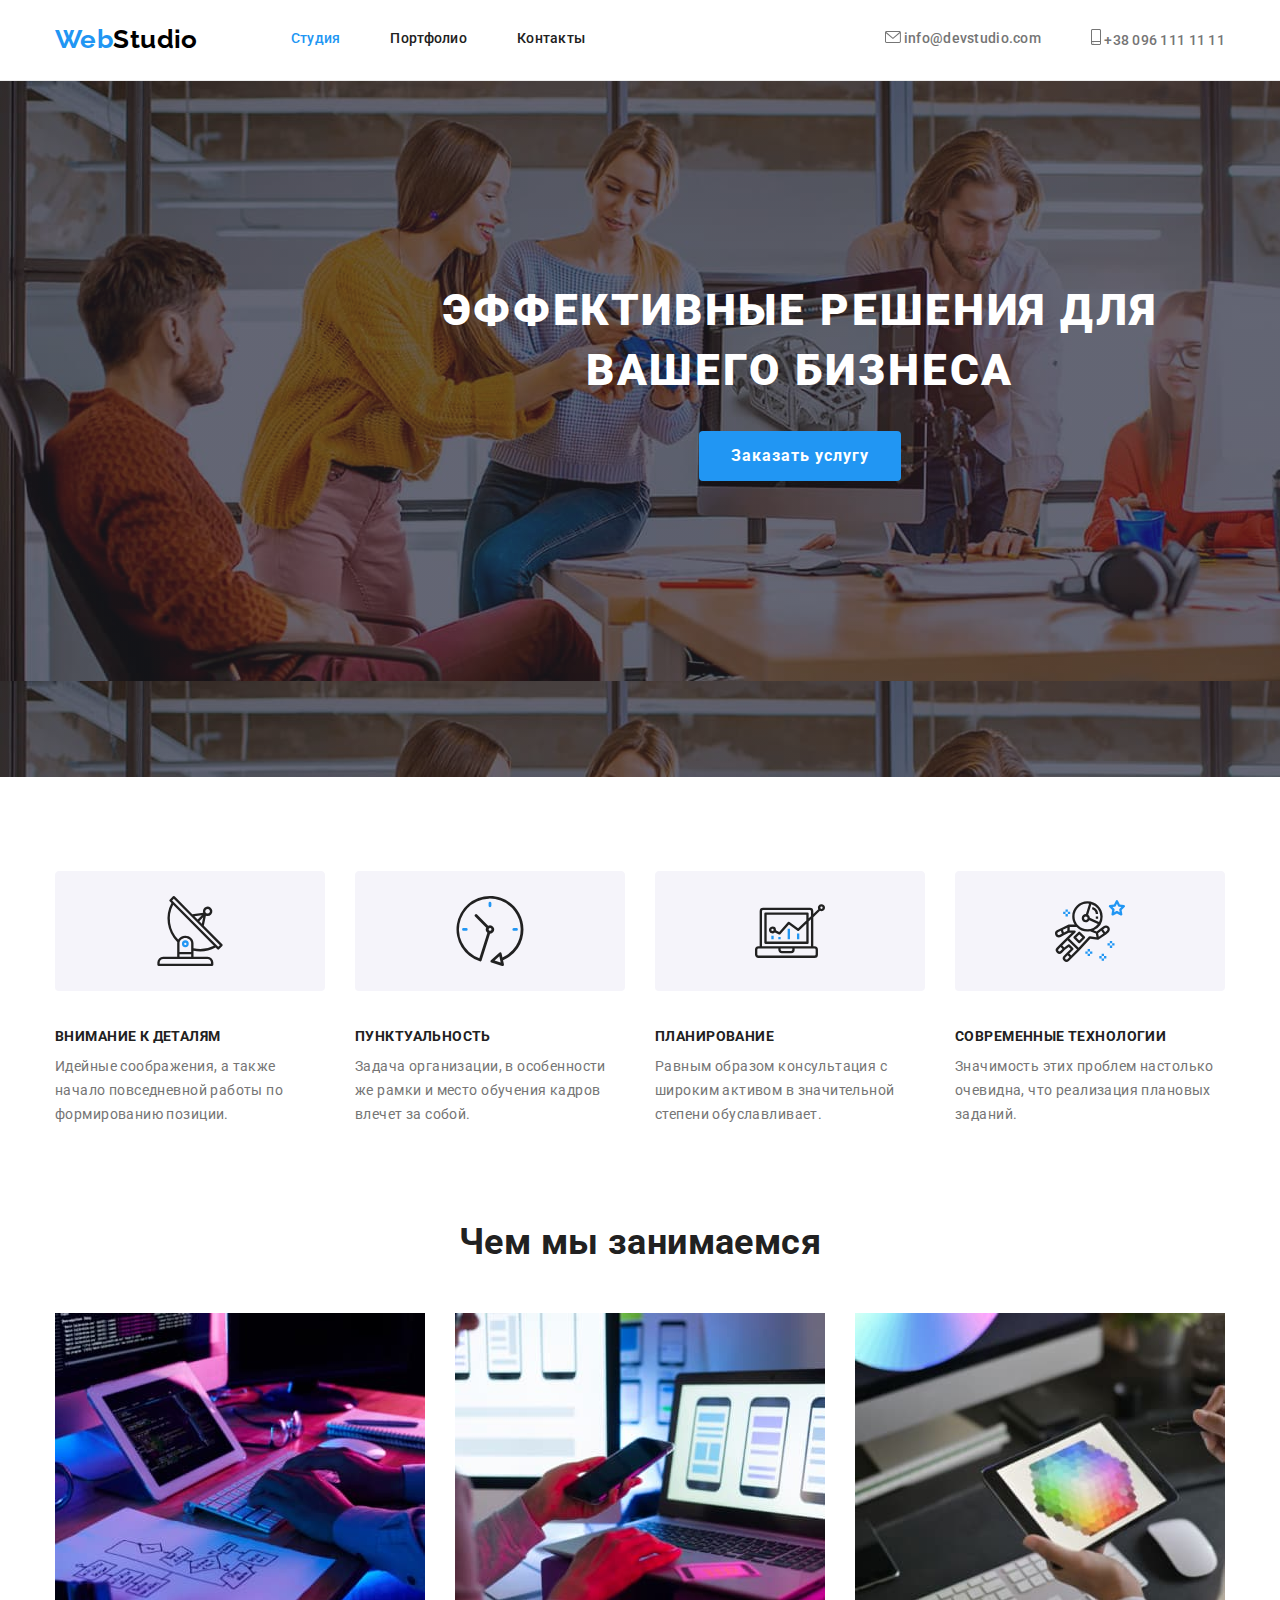
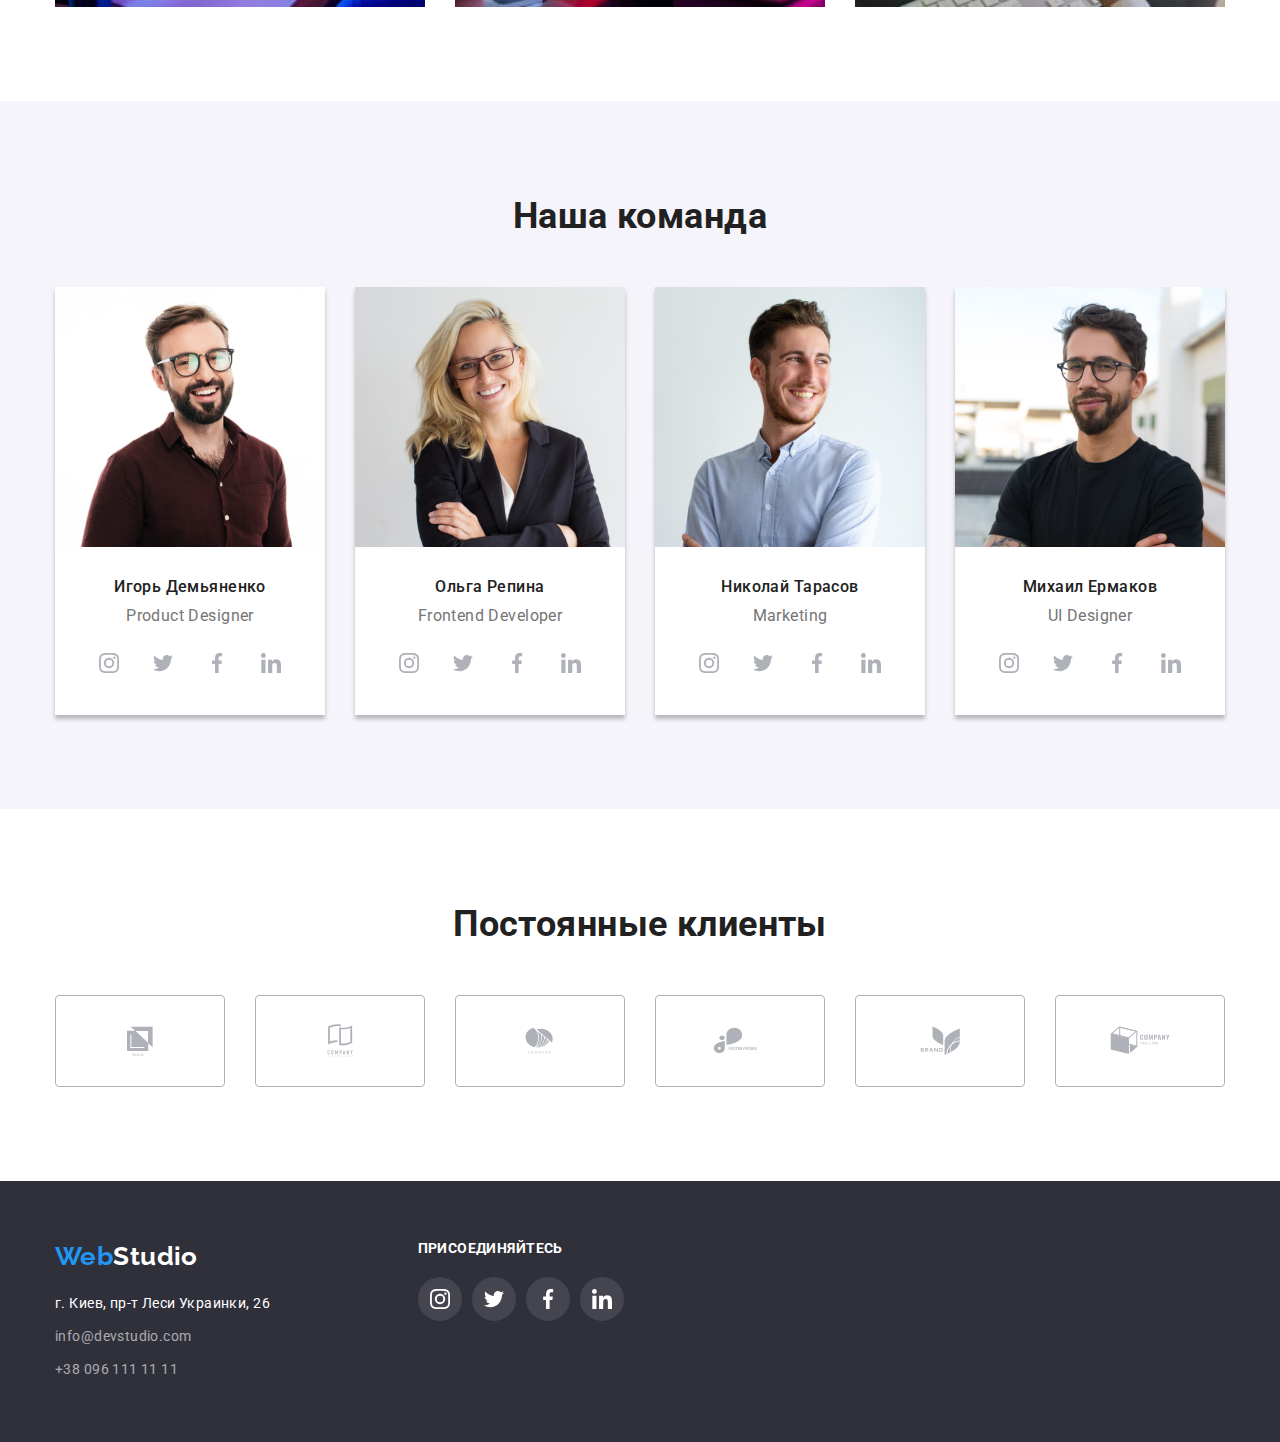
==== index.html @ db69527f "Добавляет  иконки" ====
<!DOCTYPE html>
<html lang="ru">
  <head>
    <meta charset="UTF-8" />
    <meta http-equiv="X-UA-Compatible" content="IE=edge" />
    <meta name="viewport" content="width=device-width, initial-scale=1.0" />
    <title>Веб-студия</title>
    <link rel="preconnect" href="https://fonts.gstatic.com" />
    <link
      href="https://fonts.googleapis.com/css2?family=Raleway:wght@700&family=Roboto:wght@400;500;700;900&display=swap"
      rel="stylesheet"
    />
    <link
      rel="stylesheet"
      href="https://cdnjs.cloudflare.com/ajax/libs/modern-normalize/1.0.0/modern-normalize.min.css"
    />
    <link rel="stylesheet" href="./css/styles.css" />
  </head>
  <body>
    <!--Шапка -->
    <header class="header">
      <div class="container main-nav">
        <a href="./index.html" class="logo">
          <span class="first-acent">Web</span>Studio</a
        >
        <nav class="nav">
          <ul class="site-nav list">
            <li class="site-nav-item">
              <a href="./index.html" class="link current">Студия</a>
            </li>
            <li class="site-nav-item">
              <a href="./portfolio.html" class="link">Портфолио</a>
            </li>
            <li class="site-nav-item"><a href="" class="link">Контакты</a></li>
          </ul>
        </nav>
        <ul class="contacts list">
          <li class="contacts-item">
            <a href="mailto:info@devstudio.com" class="link">
              <svg class="contacts-icon" width="16" height="12">
                <use href="./images/icon/sprite.svg#envelope"></use>
              </svg>
              info@devstudio.com
            </a>
          </li>
          <li class="contacts-item">
            <a href="tel:+380961111111" class="link">
              <svg class="contacts-icon" width="10" height="16">
                <use href="./images/icon/sprite.svg#smartphone"></use>
              </svg>
              +38 096 111 11 11
            </a>
          </li>
        </ul>
      </div>
    </header>
    <main>
      <!--Герой-->
      <section class="hero">
        <div class="container">
          <h1 class="hero-title">Эффективные решения для вашего бизнеса</h1>
          <button type="button" class="button">Заказать услугу</button>
        </div>
      </section>
      <!--Особенности-->
      <section class="section">
        <div class="container">
          <h2 class="visually-hidden">Особенности</h2>
          <ul class="list flex-list">
            <li class="feature-item item">
              <svg class="feature-icon">
                <use href="./images/icon/sprite.svg#antenna"></use>
              </svg>
              <h3 class="feature-title">Внимание к деталям</h3>
              <p>
                Идейные соображения, а также начало повседневной работы по
                формированию позиции.
              </p>
            </li>
            <li class="feature-item item">
              <svg class="feature-icon">
                <use href="./images/icon/sprite.svg#clock"></use>
              </svg>
              <h3 class="feature-title">Пунктуальность</h3>
              <p>
                Задача организации, в особенности же рамки и место обучения
                кадров влечет за собой.
              </p>
            </li>
            <li class="feature-item item">
              <svg class="feature-icon">
                <use href="./images/icon/sprite.svg#diagram"></use>
              </svg>
              <h3 class="feature-title">Планирование</h3>
              <p>
                Равным образом консультация с широким активом в значительной
                степени обуславливает.
              </p>
            </li>
            <li class="feature-item item">
              <svg class="feature-icon">
                <use href="./images/icon/sprite.svg#cosmos"></use>
              </svg>
              <h3 class="feature-title">Современные технологии</h3>
              <p>
                Значимость этих проблем настолько очевидна, что реализация
                плановых заданий.
              </p>
            </li>
          </ul>
        </div>
      </section>
      <!--Чем мы занимаемся-->
      <section class="section works">
        <div class="container">
          <h2 class="section-title">Чем мы занимаемся</h2>
          <ul class="list flex-list">
            <li class="works-item item">
              <img
                src="./images/box1.jpeg"
                alt="Нотбук"
                width="370"
                height="294"
              />
            </li>
            <li class="works-item item">
              <img
                src="./images/box2.jpeg"
                alt="Телефон"
                width="370"
                height="294"
              />
            </li>
            <li class="works-item item">
              <img
                src="./images/box3.jpeg"
                alt="Планшет"
                width="370"
                height="294"
              />
            </li>
          </ul>
        </div>
      </section>
      <!--Команда-->
      <section class="team section">
        <div class="container">
          <h2 class="section-title">Наша команда</h2>
          <ul class="list flex-list">
            <li class="team-item item">
              <div class="team-img">
                <img
                  src="./images/photo1.jpeg"
                  alt="Фото Игоря Демьяненко"
                  width="270"
                  height="260"
                />
              </div>
              <h3 class="team-title">Игорь Демьяненко</h3>
              <p class="position">Product Designer</p>
              <ul class="list social-list">
                <li class="social-item">
                  <a
                    href=""
                    class="social-icon-link"
                    target="_blank"
                    rel="noopener noreferrer"
                    ><svg class="social-svg-icon">
                      <use href="./images/icon/sprite.svg#instagram"></use>
                    </svg>
                  </a>
                </li>
                <li class="social-item">
                  <a
                    href=""
                    class="social-icon-link"
                    target="_blank"
                    rel="noopener noreferrer"
                  >
                    <svg class="social-svg-icon">
                      <use href="./images/icon/sprite.svg#twitter"></use>
                    </svg>
                  </a>
                </li>
                <li class="social-item">
                  <a
                    href=""
                    class="social-icon-link"
                    target="_blank"
                    rel="noopener noreferrer"
                  >
                    <svg class="social-svg-icon">
                      <use href="./images/icon/sprite.svg#facebook"></use>
                    </svg>
                  </a>
                </li>
                <li class="social-item">
                  <a
                    href=""
                    class="social-icon-link"
                    target="_blank"
                    rel="noopener noreferrer"
                    ><svg class="social-svg-icon">
                      <use href="./images/icon/sprite.svg#linkedin"></use>
                    </svg>
                  </a>
                </li>
              </ul>
            </li>
            <li class="team-item item">
              <div class="team-img">
                <img
                  src="./images/photo2.jpeg"
                  alt="Фото Ольги Репиной"
                  width="270"
                  height="260"
                />
              </div>

              <h3 class="team-title">Ольга Репина</h3>
              <p class="position">Frontend Developer</p>
              <ul class="list social-list">
                <li class="social-item">
                  <a
                    href=""
                    class="social-icon-link"
                    target="_blank"
                    rel="noopener noreferrer"
                    ><svg class="social-svg-icon">
                      <use href="./images/icon/sprite.svg#instagram"></use>
                    </svg>
                  </a>
                </li>
                <li class="social-item">
                  <a
                    href=""
                    class="social-icon-link"
                    target="_blank"
                    rel="noopener noreferrer"
                  >
                    <svg class="social-svg-icon">
                      <use href="./images/icon/sprite.svg#twitter"></use>
                    </svg>
                  </a>
                </li>
                <li class="social-item">
                  <a
                    href=""
                    class="social-icon-link"
                    target="_blank"
                    rel="noopener noreferrer"
                  >
                    <svg class="social-svg-icon">
                      <use href="./images/icon/sprite.svg#facebook"></use>
                    </svg>
                  </a>
                </li>
                <li class="social-item">
                  <a
                    href=""
                    class="social-icon-link"
                    target="_blank"
                    rel="noopener noreferrer"
                    ><svg class="social-svg-icon">
                      <use href="./images/icon/sprite.svg#linkedin"></use>
                    </svg>
                  </a>
                </li>
              </ul>
            </li>
            <li class="team-item item">
              <div class="team-img">
                <img
                  src="./images/photo3.jpeg"
                  alt="Фото Николая Тарасова"
                  width="270"
                  height="260"
                />
              </div>
              <h3 class="team-title">Николай Тарасов</h3>
              <p class="position">Marketing</p>
              <ul class="list social-list">
                <li class="social-item">
                  <a
                    href=""
                    class="social-icon-link"
                    target="_blank"
                    rel="noopener noreferrer"
                    ><svg class="social-svg-icon">
                      <use href="./images/icon/sprite.svg#instagram"></use>
                    </svg>
                  </a>
                </li>
                <li class="social-item">
                  <a
                    href=""
                    class="social-icon-link"
                    target="_blank"
                    rel="noopener noreferrer"
                  >
                    <svg class="social-svg-icon">
                      <use href="./images/icon/sprite.svg#twitter"></use>
                    </svg>
                  </a>
                </li>
                <li class="social-item">
                  <a
                    href=""
                    class="social-icon-link"
                    target="_blank"
                    rel="noopener noreferrer"
                  >
                    <svg class="social-svg-icon">
                      <use href="./images/icon/sprite.svg#facebook"></use>
                    </svg>
                  </a>
                </li>
                <li class="social-item">
                  <a
                    href=""
                    class="social-icon-link"
                    target="_blank"
                    rel="noopener noreferrer"
                    ><svg class="social-svg-icon">
                      <use href="./images/icon/sprite.svg#linkedin"></use>
                    </svg>
                  </a>
                </li>
              </ul>
            </li>
            <li class="team-item item">
              <div class="team-img">
                <img
                  src="./images/photo4.jpeg"
                  alt="Фото Михаила Ермакова"
                  width="270"
                  height="260"
                />
              </div>
              <h3 class="team-title">Михаил Ермаков</h3>
              <p class="position">UI Designer</p>
              <ul class="list social-list">
                <li class="social-item">
                  <a
                    href=""
                    class="social-icon-link"
                    target="_blank"
                    rel="noopener noreferrer"
                    ><svg class="social-svg-icon">
                      <use href="./images/icon/sprite.svg#instagram"></use>
                    </svg>
                  </a>
                </li>
                <li class="social-item">
                  <a
                    href=""
                    class="social-icon-link"
                    target="_blank"
                    rel="noopener noreferrer"
                  >
                    <svg class="social-svg-icon">
                      <use href="./images/icon/sprite.svg#twitter"></use>
                    </svg>
                  </a>
                </li>
                <li class="social-item">
                  <a
                    href=""
                    class="social-icon-link"
                    target="_blank"
                    rel="noopener noreferrer"
                  >
                    <svg class="social-svg-icon">
                      <use href="./images/icon/sprite.svg#facebook"></use>
                    </svg>
                  </a>
                </li>
                <li class="social-item">
                  <a
                    href=""
                    class="social-icon-link"
                    target="_blank"
                    rel="noopener noreferrer"
                    ><svg class="social-svg-icon">
                      <use href="./images/icon/sprite.svg#linkedin"></use>
                    </svg>
                  </a>
                </li>
              </ul>
            </li>
          </ul>
        </div>
      </section>
      <section class="clients section">
        <div class="container">
          <h2 class="section-title">Постоянные клиенты</h2>
          <ul class="list clients-list">
            <li class="clients-item">
              <a
                href=""
                class="clients-link-icon"
                target="_blank"
                rel="noopener noreferrer"
              >
                <svg class="clients-icon">
                  <use href="./images/icon/sprite.svg#сlient1"></use>
                </svg>
              </a>
            </li>
            <li class="clients-item">
              <a
                href=""
                class="clients-link-icon"
                target="_blank"
                rel="noopener noreferrer"
              >
                <svg class="clients-icon">
                  <use href="./images/icon/sprite.svg#сlient2"></use>
                </svg>
              </a>
            </li>
            <li class="clients-item">
              <a
                href=""
                class="clients-link-icon"
                target="_blank"
                rel="noopener noreferrer"
              >
                <svg class="clients-icon">
                  <use href="./images/icon/sprite.svg#сlient3"></use>
                </svg>
              </a>
            </li>
            <li class="clients-item">
              <a
                href=""
                class="clients-link-icon"
                target="_blank"
                rel="noopener noreferrer"
              >
                <svg class="clients-icon">
                  <use href="./images/icon/sprite.svg#сlient4"></use>
                </svg>
              </a>
            </li>
            <li class="clients-item">
              <a
                href=""
                class="clients-link-icon"
                target="_blank"
                rel="noopener noreferrer"
              >
                <svg class="clients-icon">
                  <use href="./images/icon/sprite.svg#сlient5"></use>
                </svg>
              </a>
            </li>
            <li class="clients-item">
              <a
                href=""
                class="clients-link-icon"
                target="_blank"
                rel="noopener noreferrer"
              >
                <svg class="clients-icon">
                  <use href="./images/icon/sprite.svg#сlient6"></use>
                </svg>
              </a>
            </li>
          </ul>
        </div>
      </section>
    </main>
    <!--Футер-->
    <footer class="page-footer">
      <div class="container footer-box">
        <div class="address-section">
          <a href="./index.html" class="logo footer-logo">
            <span class="first-acent">Web</span
            ><span class="second-acent">Studio</span></a
          >
          <address class="address">
            <p class="map-place">г. Киев, пр-т Леси Украинки, 26</p>
            <ul class="list">
              <li class="address-item">
                <a href="mailto:info@devstudio.com" class="link"
                  >info@devstudio.com</a
                >
              </li>
              <li class="address-item">
                <a href="tel:+380961111111" class="link">+38 096 111 11 11</a>
              </li>
            </ul>
          </address>
        </div>

        <section class="join-section">
          <p class="join-text">присоединяйтесь</p>
          <ul class="list social-list">
            <li class="social-item">
              <a
                href=""
                class="social-icon-link join-link"
                target="_blank"
                rel="noopener noreferrer"
                ><svg class="social-svg-icon">
                  <use href="./images/icon/sprite.svg#instagram"></use>
                </svg>
              </a>
            </li>
            <li class="social-item">
              <a
                href=""
                class="social-icon-link join-link"
                target="_blank"
                rel="noopener noreferrer"
                ><svg class="social-svg-icon">
                  <use href="./images/icon/sprite.svg#twitter"></use>
                </svg>
              </a>
            </li>
            <li class="social-item">
              <a
                href=""
                class="social-icon-link join-link"
                target="_blank"
                rel="noopener noreferrer"
                ><svg class="social-svg-icon">
                  <use href="./images/icon/sprite.svg#facebook"></use>
                </svg>
              </a>
            </li>
            <li class="social-item">
              <a
                href=""
                class="social-icon-link join-link"
                target="_blank"
                rel="noopener noreferrer"
                ><svg class="social-svg-icon">
                  <use href="./images/icon/sprite.svg#linkedin"></use>
                </svg>
              </a>
            </li>
          </ul>
        </section>
      </div>
    </footer>
  </body>
</html>
---- css/styles.css ----
:root {
  --primary-text-color: #757575;
  --first-accent-color: #2196f3;
  --title-color: #212121;
  --second-accent-color: #ffffff;
  --logo-color: #000;

  --hero-footer-color: #2f303a;
  --footer-contacts-color: rgba(255, 255, 255, 0.6);
  --team-bcg-color: #f5f4fa;
  --header-border-color: #ececec;
  --list-border-color: #eeeeee;
  --icon-cl: #afb1b8;
  --join-link-cl: rgba(255, 255, 255, 0.1);

  --main-font: "Roboto", sans-serif;
  --logo-font: "Raleway", sans-serif;
}

html {
  box-sizing: border-box;
}
*,
*::after,
*::before {
  box-sizing: inherit;
}

body {
  font-family: var(--main-font);
  font-size: 14px;
  line-height: 1.71;
  letter-spacing: 0.03em;
  color: var(--primary-text-color);
  background-color: var(--second-accent-color);
}
h1,
h2,
h3,
p {
  margin-top: 0;
  margin-bottom: 0;
}
img {
  display: block;
  max-width: 100%;
}

.visually-hidden {
  position: absolute !important;
  clip: rect(1px 1px 1px 1px);
  clip: rect(1px, 1px, 1px, 1px);
  padding: 0 !important;
  border: 0 !important;
  height: 1px !important;
  width: 1px !important;
  overflow: hidden;
}
.list {
  list-style: none;
  padding-left: 0;
  margin: 0;
}
.container {
  width: 1200px;
  margin: 0 auto;
  padding-left: 15px;
  padding-right: 15px;
}
.main-nav {
  display: flex;
  align-items: center;
  /* border-bottom: 1px solid var(--header-border-color); */
}
.header {
  padding-top: 24px;
  padding-bottom: 25px;
  border-bottom: 1px solid var(--header-border-color);
}

.logo {
  display: block;
  font-family: var(--logo-font);
  font-weight: 700;
  font-size: 26px;
  line-height: 1.19;
  color: var(--logo-color);
  text-decoration: none;
}

.first-acent {
  color: var(--first-accent-color);
}
.second-acent {
  color: var(--second-accent-color);
}
.link,
.portfolio-link {
  color: var(--title-color);
  text-decoration: none;
}
.link:hover,
.link:focus {
  color: var(--first-accent-color);
}
.current {
  color: var(--first-accent-color);
}
.contacts .link {
  color: var(--primary-text-color);
}
.contacts .link:hover,
.contacts .link:focus {
  color: var(--first-accent-color);
}

.site-nav,
.contacts,
.footer-box,
.clients-list {
  display: flex;
}
.site-nav-item:not(:last-child),
.contacts-item:not(:last-child) {
  margin-right: 50px;
}

.nav {
  margin-left: 93px;
}
.contacts {
  align-items: center;
  margin-left: auto;
}
.site-nav .link,
.contacts .link {
  display: block;

  font-weight: 500;
  line-height: 1.14;
  letter-spacing: 0.02em;
}
.contacts-icon {
  fill: currentColor;
}

.button {
  padding: 10px 32px;

  color: var(--second-accent-color);
  font-weight: 700;
  font-size: 16px;
  line-height: 1.88;
  letter-spacing: 0.06em;
  background-color: var(--first-accent-color);

  cursor: pointer;
}
.button:hover,
.button:focus {
  background-color: var(--primary-text-color);
}
.button-filter {
  padding: 6px 22px;

  color: var(--title-color);
  font-weight: 600;
  font-size: 16px;
  line-height: 1.63;
  text-align: center;
  background-color: var(--team-bcg-color);
  cursor: pointer;
}
.button-filter:hover,
.button-filter:focus,
.button-filter:active {
  background-color: var(--first-accent-color);
  color: var(--second-accent-color);
  box-shadow: 0px 3px 1px rgba(0, 0, 0, 0.1), 0px 1px 2px rgba(0, 0, 0, 0.08),
    0px 2px 2px rgba(0, 0, 0, 0.12);
}
.button,
.button-filter {
  border-radius: 4px;
  border: none;
}
/* hero    */
.hero,
.page-footer {
  background-color: var(--hero-footer-color);
}
.hero {
  height: 696px;
  width: 1600px;
  padding-top: 200px;
  padding-bottom: 200px;

  text-align: center;
  background-image: linear-gradient(
      rgba(47, 48, 58, 0.4),
      rgba(47, 48, 58, 0.4)
    ),
    url("../images/background.jpeg");
}
.hero-title {
  width: calc(100% / 12 * 8);
  margin-bottom: 30px;
  margin-right: auto;
  margin-left: auto;

  color: var(--second-accent-color);
  font-weight: 900;
  font-size: 44px;
  line-height: 1.36;
  letter-spacing: 0.06em;
}
.hero-title,
.feature-title {
  text-transform: uppercase;
}
.section {
  padding-top: 94px;
  padding-bottom: 94px;
}
.flex-list {
  display: flex;
  flex-wrap: wrap;
  margin-left: -30px;
  margin-top: -30px;
}
.works {
  padding-top: 0;
}
.section-title {
  margin-bottom: 50px;
  color: var(--title-color);
  font-weight: 700;
  font-size: 36px;
  line-height: 1.17;
  text-align: center;
}
.feature-title {
  margin-bottom: 10px;
  color: var(--title-color);
  font-size: 14px;
  font-weight: 700;
  line-height: 1.14;
  text-align: left;
}
.item {
  margin-top: 30px;
  margin-left: 30px;
}
.feature-item {
  flex-basis: calc((100% - 4 * 30px) / 4);
}
.feature-icon {
  width: 270px;
  height: 120px;
  margin-bottom: 30px;
}
.works-item {
  flex-basis: calc((100% - 3 * 30px) / 3);
}
.team {
  background-color: var(--team-bcg-color);
}

.team-item {
  flex-basis: calc((100% - 4 * 30px) / 4);
  padding-bottom: 30px;
  background-color: var(--second-accent-color);
  box-shadow: 0px 4px 4px rgba(0, 0, 0, 0.25);
  text-align: center;
}

.team-title {
  margin-bottom: 10px;
  font-size: 16px;
  color: var(--title-color);
  font-weight: 500;
  line-height: 1.19;
}
.team-img {
  margin-bottom: 30px;
}
.social-list {
  display: inline-flex;
}

.social-svg-icon {
  width: 20px;
  height: 20px;
  fill: var(--icon-cl);
}
.social-item:not(:last-child) {
  margin-right: 10px;
}

.social-icon-link {
  display: flex;
  align-items: center;
  justify-content: center;
  width: 44px;
  height: 44px;
  border-radius: 50%;
  background-color: var(--second-accent-color);
  color: var(--second-accent-color);
}
.social-icon-link:hover .social-svg-icon,
.social-icon-link:focus .social-svg-icon {
  fill: currentColor;
}

.social-icon-link:hover {
  background-color: var(--first-accent-color);
}

.position {
  font-size: 16px;
  line-height: 1.19;
  color: var(--primary-text-color);
  margin-bottom: 16px;
}

.client-title {
  margin-bottom: 4px;

  color: var(--title-color);
  font-weight: 700;
  font-size: 18px;
  line-height: 2;
  letter-spacing: 0.06em;
}
.clients-list {
  justify-content: space-between;
}

.clients-link-icon {
  display: flex;
  justify-content: center;
  align-items: center;
  width: 170px;
  height: 92px;
  border: 1px solid var(--icon-cl);
  border-radius: 4px;
}
.clients-link-icon:hover .clients-icon,
.clients-link-icon:focus .clients-icon {
  fill: var(--first-accent-color);
  /* fill: currentColor; */
}
.clients-link-icon:hover {
  border-color: var(--first-accent-color);
}
.clients-item {
  display: flex;
}
.clients-icon {
  width: 106px;
  height: 60px;
  fill: var(--icon-cl);
}
.filter-list {
  display: flex;
  margin-bottom: 34px;
  justify-content: center;
}
.filter-item:not(:last-child) {
  margin-right: 8px;
}
.filter-item {
  font-size: 16px;
  line-height: 1.88;
}
.client-title,
.filter-name {
  text-align: left;
}
.projects {
  padding: 20px 24px;
  border: 1px solid var(--list-border-color);
  border-top: none;
}

.portfolio-link {
  display: block;
}

.portfolio-link:hover,
.portfolio-link:focus {
  box-shadow: 0px 1px 1px rgba(0, 0, 0, 0.12), 0px 4px 4px rgba(0, 0, 0, 0.06),
    1px 4px 6px rgba(0, 0, 0, 0.16);
}

.portfolio-item {
  margin-bottom: 20px;
  flex-basis: calc((100% - 3 * 30px) / 3);
}

.page-footer {
  padding-bottom: 60px;
  padding-top: 60px;
}
.address {
  font-style: normal;
}
.map-place {
  margin-bottom: 9px;
  color: var(--second-accent-color);
}
.address .link {
  color: var(--footer-contacts-color);
}
.address-item:not(:last-child) {
  margin-bottom: 9px;
}
.address .link:hover,
.address .link:focus {
  color: var(--first-accent-color);
}
.footer-logo {
  margin-bottom: 20px;
}

.address-section {
  width: calc(100% / 12 * 3);
  margin-right: 70px;
}
.join-text {
  margin-bottom: 20px;
  font-weight: 700;
  line-height: 1.14;
  text-transform: uppercase;

  color: var(--second-accent-color);
}
.join-link {
  background-color: var(--join-link-cl);
}
.join-link .social-svg-icon {
  fill: var(--second-accent-color);
}
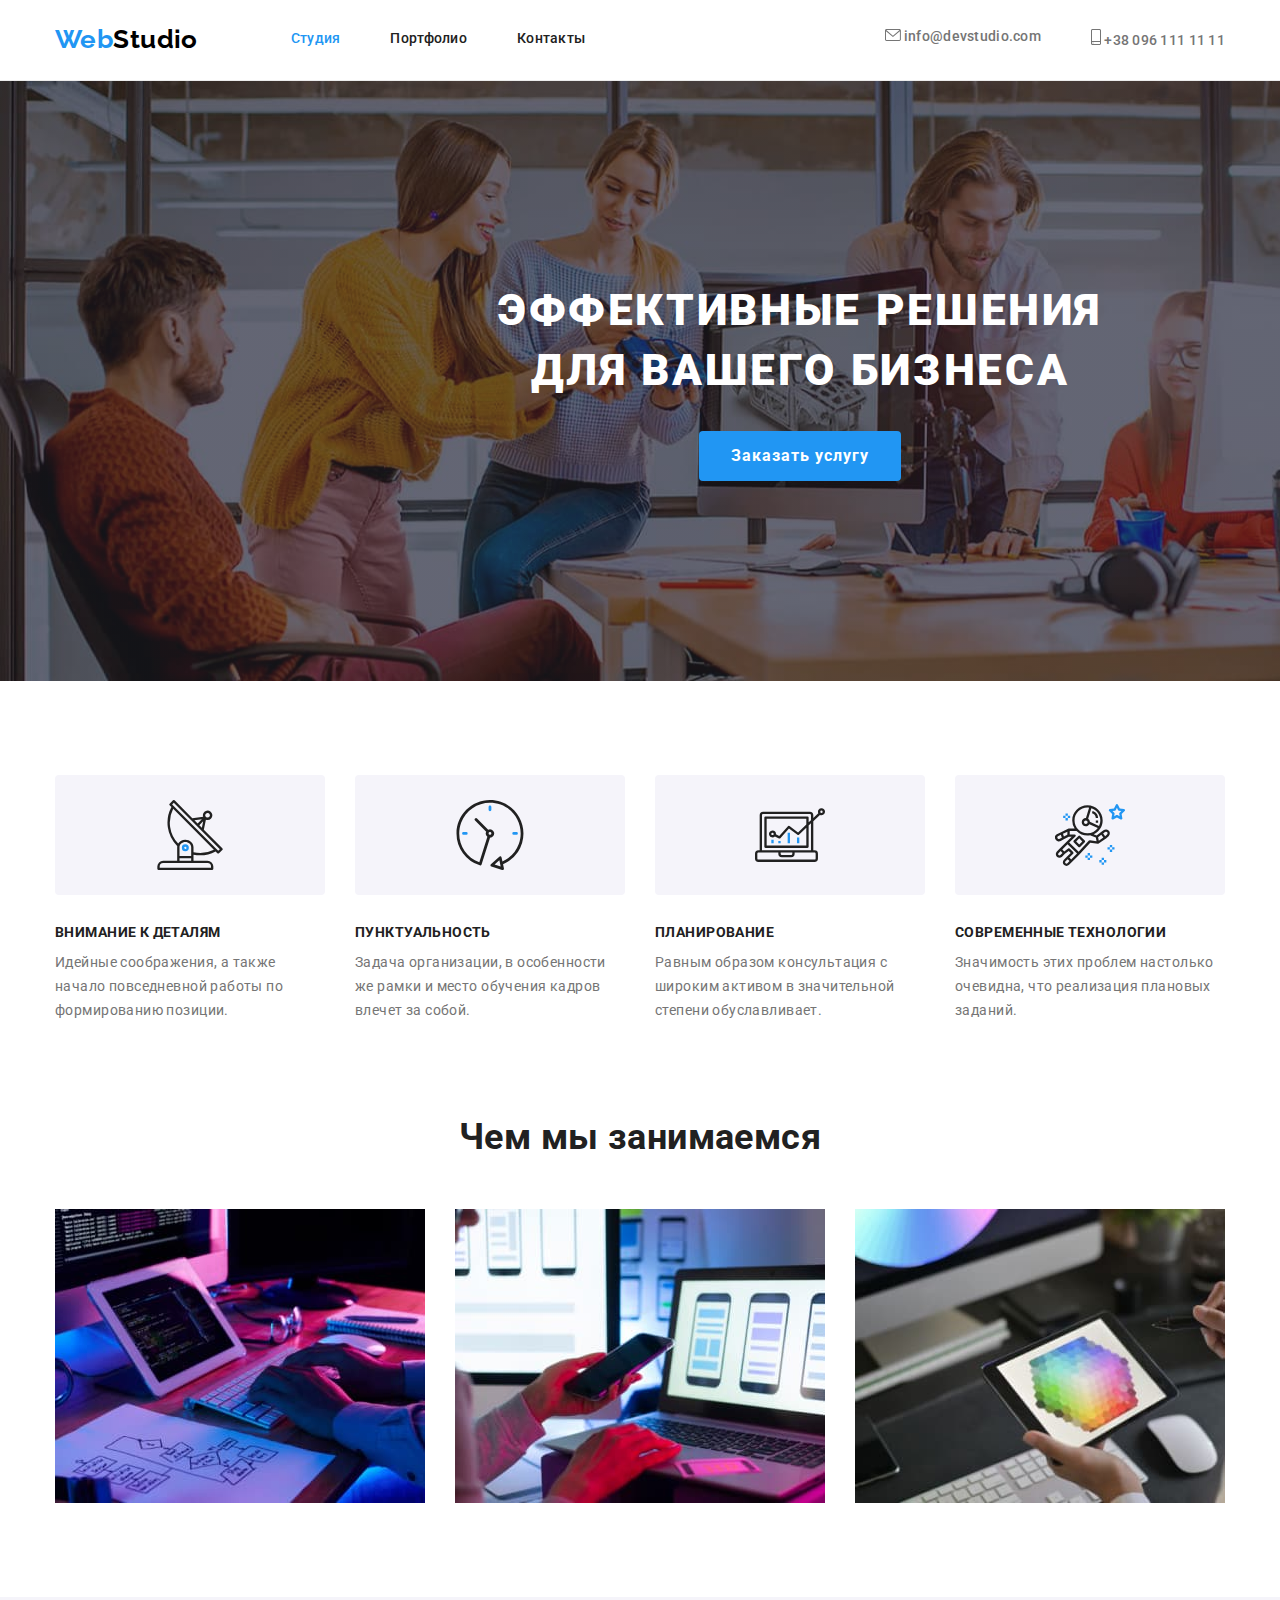
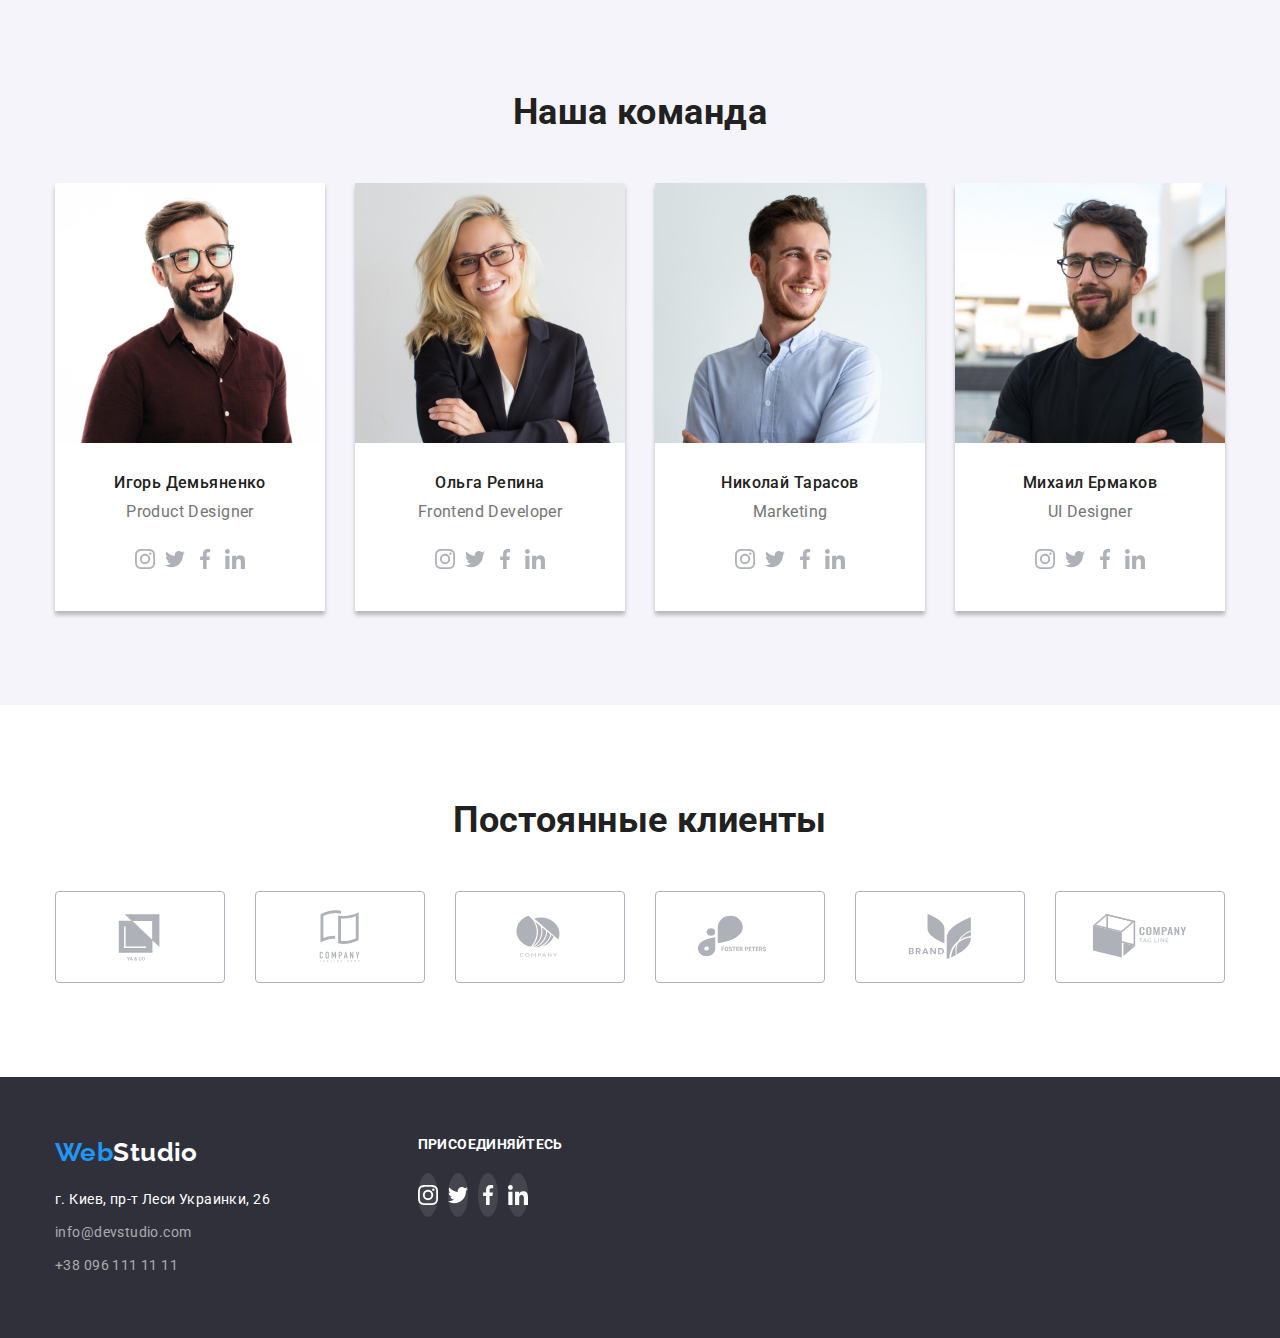
==== commit 654b5729: "вносит  исправления замечаний" ====
--- a/index.html
+++ b/index.html
@@ -36,7 +36,7 @@
         </nav>
         <ul class="contacts list">
           <li class="contacts-item">
-            <a href="mailto:info@devstudio.com" class="link">
+            <a href="mailto:info@devstudio.com" class="link contacts-link">
               <svg class="contacts-icon" width="16" height="12">
                 <use href="./images/icon/sprite.svg#envelope"></use>
               </svg>
@@ -44,7 +44,7 @@
             </a>
           </li>
           <li class="contacts-item">
-            <a href="tel:+380961111111" class="link">
+            <a href="tel:+380961111111" class="link contacts-link">
               <svg class="contacts-icon" width="10" height="16">
                 <use href="./images/icon/sprite.svg#smartphone"></use>
               </svg>
@@ -68,9 +68,11 @@
           <h2 class="visually-hidden">Особенности</h2>
           <ul class="list flex-list">
             <li class="feature-item item">
-              <svg class="feature-icon">
-                <use href="./images/icon/sprite.svg#antenna"></use>
-              </svg>
+              <div class="feature-thumb">
+                <svg class="feature-icon">
+                  <use href="./images/icon/sprite.svg#antenna"></use>
+                </svg>
+              </div>
               <h3 class="feature-title">Внимание к деталям</h3>
               <p>
                 Идейные соображения, а также начало повседневной работы по
@@ -78,9 +80,11 @@
               </p>
             </li>
             <li class="feature-item item">
-              <svg class="feature-icon">
-                <use href="./images/icon/sprite.svg#clock"></use>
-              </svg>
+              <div class="feature-thumb">
+                <svg class="feature-icon">
+                  <use href="./images/icon/sprite.svg#clock"></use>
+                </svg>
+              </div>
               <h3 class="feature-title">Пунктуальность</h3>
               <p>
                 Задача организации, в особенности же рамки и место обучения
@@ -88,9 +92,11 @@
               </p>
             </li>
             <li class="feature-item item">
-              <svg class="feature-icon">
-                <use href="./images/icon/sprite.svg#diagram"></use>
-              </svg>
+              <div class="feature-thumb">
+                <svg class="feature-icon">
+                  <use href="./images/icon/sprite.svg#diagram"></use>
+                </svg>
+              </div>
               <h3 class="feature-title">Планирование</h3>
               <p>
                 Равным образом консультация с широким активом в значительной
@@ -98,9 +104,11 @@
               </p>
             </li>
             <li class="feature-item item">
-              <svg class="feature-icon">
-                <use href="./images/icon/sprite.svg#cosmos"></use>
-              </svg>
+              <div class="feature-thumb">
+                <svg class="feature-icon">
+                  <use href="./images/icon/sprite.svg#cosmos"></use>
+                </svg>
+              </div>
               <h3 class="feature-title">Современные технологии</h3>
               <p>
                 Значимость этих проблем настолько очевидна, что реализация
@@ -403,7 +411,7 @@
                 rel="noopener noreferrer"
               >
                 <svg class="clients-icon">
-                  <use href="./images/icon/sprite.svg#сlient1"></use>
+                  <use href="./images/icon/sprite.svg#client1"></use>
                 </svg>
               </a>
             </li>
@@ -415,7 +423,7 @@
                 rel="noopener noreferrer"
               >
                 <svg class="clients-icon">
-                  <use href="./images/icon/sprite.svg#сlient2"></use>
+                  <use href="./images/icon/sprite.svg#client2"></use>
                 </svg>
               </a>
             </li>
@@ -427,7 +435,7 @@
                 rel="noopener noreferrer"
               >
                 <svg class="clients-icon">
-                  <use href="./images/icon/sprite.svg#сlient3"></use>
+                  <use href="./images/icon/sprite.svg#client3"></use>
                 </svg>
               </a>
             </li>
@@ -439,7 +447,7 @@
                 rel="noopener noreferrer"
               >
                 <svg class="clients-icon">
-                  <use href="./images/icon/sprite.svg#сlient4"></use>
+                  <use href="./images/icon/sprite.svg#client4"></use>
                 </svg>
               </a>
             </li>
@@ -451,7 +459,7 @@
                 rel="noopener noreferrer"
               >
                 <svg class="clients-icon">
-                  <use href="./images/icon/sprite.svg#сlient5"></use>
+                  <use href="./images/icon/sprite.svg#client5"></use>
                 </svg>
               </a>
             </li>
@@ -463,7 +471,7 @@
                 rel="noopener noreferrer"
               >
                 <svg class="clients-icon">
-                  <use href="./images/icon/sprite.svg#сlient6"></use>
+                  <use href="./images/icon/sprite.svg#client6"></use>
                 </svg>
               </a>
             </li>
@@ -494,7 +502,7 @@
           </address>
         </div>
 
-        <section class="join-section">
+        <div class="join-section">
           <p class="join-text">присоединяйтесь</p>
           <ul class="list social-list">
             <li class="social-item">
@@ -542,7 +550,7 @@
               </a>
             </li>
           </ul>
-        </section>
+        </div>
       </div>
     </footer>
   </body>
--- a/css/styles.css
+++ b/css/styles.css
@@ -124,12 +124,19 @@
 .contacts-item:not(:last-child) {
   margin-right: 50px;
 }
-
+/* не  получается выровнять иконки  */
+.contacts-link {
+  display: flex;
+  align-items: center;
+}
+/* .contacts-item {
+  display: flex;
+  align-items: center;
+} */
 .nav {
   margin-left: 93px;
 }
 .contacts {
-  align-items: center;
   margin-left: auto;
 }
 .site-nav .link,
@@ -190,8 +197,9 @@
   background-color: var(--hero-footer-color);
 }
 .hero {
-  height: 696px;
   width: 1600px;
+  margin-right: auto;
+  margin-left: auto;
   padding-top: 200px;
   padding-bottom: 200px;
 
@@ -201,9 +209,11 @@
       rgba(47, 48, 58, 0.4)
     ),
     url("../images/background.jpeg");
+  background-repeat: no-repeat;
 }
 .hero-title {
   width: calc(100% / 12 * 8);
+  max-width: 696px;
   margin-bottom: 30px;
   margin-right: auto;
   margin-left: auto;
@@ -254,10 +264,20 @@
 .feature-item {
   flex-basis: calc((100% - 4 * 30px) / 4);
 }
-.feature-icon {
+.feature-thumb {
+  display: flex;
+  justify-content: center;
+  align-items: center;
+  margin-bottom: 30px;
   width: 270px;
   height: 120px;
-  margin-bottom: 30px;
+  background-color: var(--team-bcg-color);
+  border-radius: 4px;
+}
+.feature-icon {
+  width: 70px;
+  height: 70px;
+  /* margin-bottom: 30px; */
 }
 .works-item {
   flex-basis: calc((100% - 3 * 30px) / 3);
@@ -288,28 +308,31 @@
   display: inline-flex;
 }
 
+.social-item:not(:last-child) {
+  margin-right: 10px;
+}
+
+.social-item {
+}
+
+.social-icon-link {
+  display: flex;
+  align-items: center;
+  justify-content: center;
+  width: 100%;
+  height: 44px;
+  border-radius: 50%;
+  background-color: var(--second-accent-color);
+  color: var(--second-accent-color);
+}
+.social-icon-link:hover .social-svg-icon,
+.social-icon-link:focus .social-svg-icon {
+  fill: currentColor;
+}
 .social-svg-icon {
   width: 20px;
   height: 20px;
   fill: var(--icon-cl);
-}
-.social-item:not(:last-child) {
-  margin-right: 10px;
-}
-
-.social-icon-link {
-  display: flex;
-  align-items: center;
-  justify-content: center;
-  width: 44px;
-  height: 44px;
-  border-radius: 50%;
-  background-color: var(--second-accent-color);
-  color: var(--second-accent-color);
-}
-.social-icon-link:hover .social-svg-icon,
-.social-icon-link:focus .social-svg-icon {
-  fill: currentColor;
 }
 
 .social-icon-link:hover {
@@ -335,12 +358,16 @@
 .clients-list {
   justify-content: space-between;
 }
+.clients-item {
+  display: flex;
+  width: 170px;
+}
 
 .clients-link-icon {
   display: flex;
   justify-content: center;
   align-items: center;
-  width: 170px;
+  width: 100%;
   height: 92px;
   border: 1px solid var(--icon-cl);
   border-radius: 4px;
@@ -353,9 +380,7 @@
 .clients-link-icon:hover {
   border-color: var(--first-accent-color);
 }
-.clients-item {
-  display: flex;
-}
+
 .clients-icon {
   width: 106px;
   height: 60px;
@@ -363,7 +388,7 @@
 }
 .filter-list {
   display: flex;
-  margin-bottom: 34px;
+  margin-bottom: 50px;
   justify-content: center;
 }
 .filter-item:not(:last-child) {
@@ -394,7 +419,6 @@
 }
 
 .portfolio-item {
-  margin-bottom: 20px;
   flex-basis: calc((100% - 3 * 30px) / 3);
 }
 
